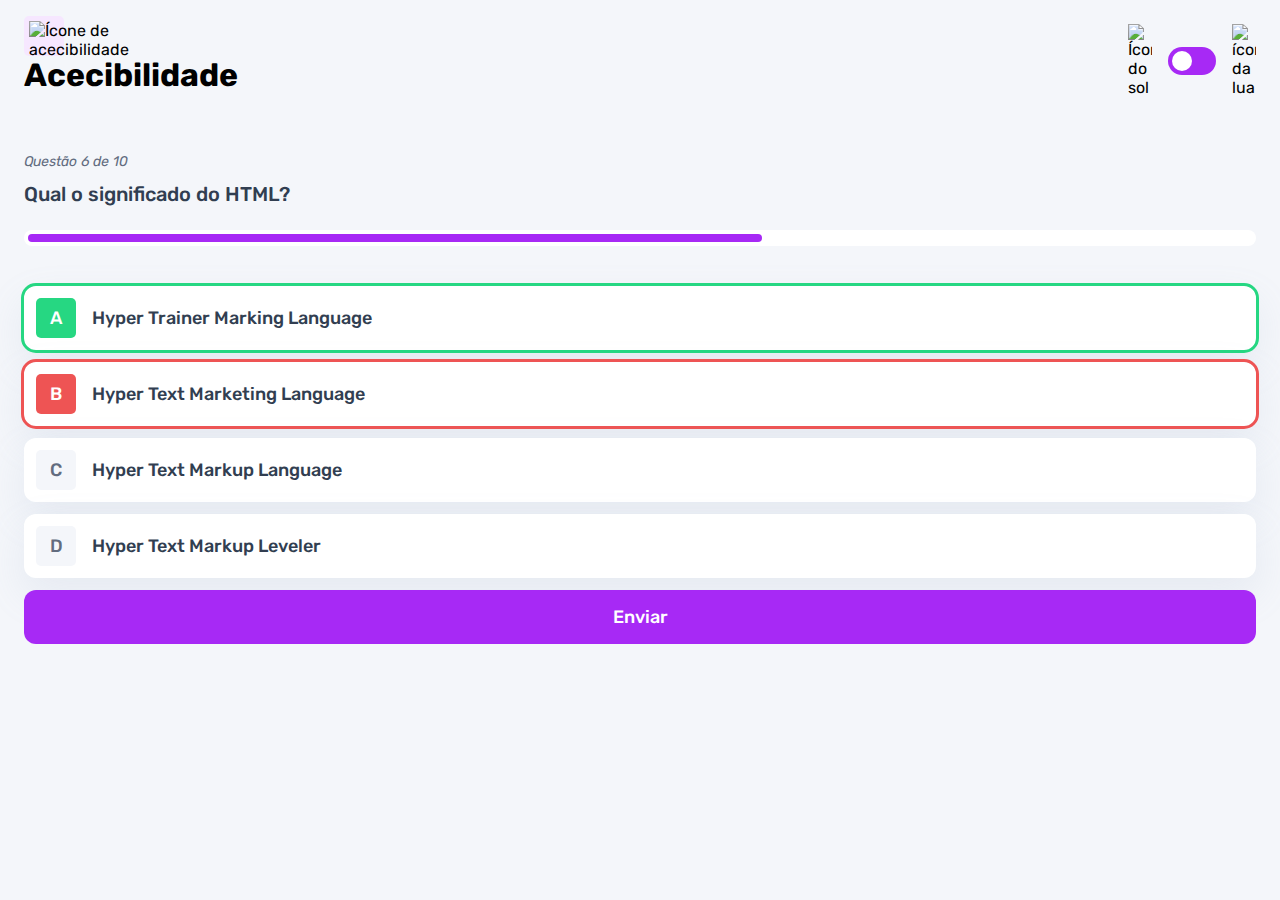
==== pages/quiz/quiz.html @ 36576e6c "Adicionado o efeito para alternativas corretas e erradas" ====
<!DOCTYPE html>
<html lang="pt-BR">
<head>
    <meta charset="UTF-8">
    <meta name="viewport" content="width=device-width, initial-scale=1.0">
    <link rel="preconnect" href="https://fonts.googleapis.com">
    <link rel="preconnect" href="https://fonts.gstatic.com" crossorigin>
    <link href="https://fonts.googleapis.com/css2?family=Rubik:ital,wght@0,300..900;1,300..900&display=swap" rel="stylesheet">
    <link rel="stylesheet" href="quiz.css">
    <title>Quiz App</title>
</head>
<body>
    <header>
        <div class="assuntos">
            <div class="assunto_icone">
                <img src="../../assets/images/icon-accessibility.svg" alt="Ícone de acecibilidade">
            </div>
            <h1>Acecibilidade</h1>
        </div>

        <div class="tema">
            <img src="../../assets/images/icon-sun-dark.svg" alt="Ícone do sol">
            <button>
                <div></div>
            </button>
            <img src="../../assets/images/icon-moon-dark.svg" alt="ícone da lua">
        </div>
    </header>

    <main>
        <section class="pergunta">
            <p>Questão 6 de 10</p>

            <h2>Qual o significado do HTML?</h2>

            <div class="barra_progresso">
                <div></div>
            </div>
        </section>

        <section class="alternativas">
            <form action="">

                <label for="alternativa_a" id="correta">
                    <input type="radio" id="alternativa_a" name="alternativa">

                    <div>
                        <span>A</span>
                        Hyper Trainer Marking Language
                    </div>
                </label>

                <label for="alternativa_b" id="errada">
                    <input type="radio" id="alternativa_b" name="alternativa">

                    <div>
                        <span>B</span>
                        Hyper Text Marketing Language
                    </div>
                </label>
                
                <label for="alternativa_c">
                    <input type="radio" id="alternativa_c" name="alternativa">
                    <div>
                        <span>C</span>
                        Hyper Text Markup Language
                    </div>
                </label>

                <label for="alternativa_d">
                    <input type="radio" id="alternativa_d" name="alternativa">
                    <div>
                       <span>D</span>
                         Hyper Text Markup Leveler
                     </div>
                </label>
            </form>

            <button>Enviar</button>
        </section>
    </main>

</body>
</html>
---- pages/quiz/quiz.css ----
*{
    margin: 0;
    padding: 0;
    box-sizing: border-box;
    font-family: "Rubik", sans-serif;
    -webkit-font-smoothing: antialiased;
}

:root{
    --bg-color:#f4f6fa;
    --purple:#a729f5;
    --primary-text-color:#313e51;
    --secundary-text-color:#626c7f;
    --button-bg:#fff;
    --shadow:0px 16px 40px 0px rgba(143, 160, 193, 0.14);
    --bg-html:#fff1e9;
    --bg-css:#e0fdef;
    --bg-javascript:#ebf0ff;
    --bg-acecibilidade:#f6e7ff;
    --white:#fff;
    --green:#26d782;
    --red:#ee5454;
    --bg-mobile: url(../../assets/images/pattern-background-mobile-light.svg);
    --bg-desktop: url(../../assets/images/pattern-background-desktop-light.svg);
}

body.escuro{
    --bg-color:#313e51;
    --bg-mobile: url(../../assets/images/pattern-background-mobile-dark.svg);
    --bg-desktop: url(../../assets/images/pattern-background-desktop-dark.svg);
    --primary-text-color:#fff;
    --secundary-text-color:#abc1e1;
    --button-bg:#3b4d66;
    --shadow:0px 16px 40px 0px rgba(49, 62, 81, 0.14);
}

body{
    height: 100vh;
    background: var(--bg-mobile) var(--bg-color);
    background-repeat: no-repeat;
    background-size: cover;
}

header{
    display: flex;
    justify-content: space-between;
    padding: 16px 24px;
}

.assunto{
    display: flex;
    align-items: center;
    gap: 16px;
}

.assunto_icone{
    background: var(--bg-acecibilidade);
    width: 40px;
    height: 40px;
    padding: 5px;
    border-radius: 5px;
}

.assunto_icone img{
    width: 100%;
}

.assunto h1{
    font-size: 18px;
    font-weight: 500;
    color: var(--primary-text-color);
}

.tema{
    padding: 8px 0;
    display: flex;
    align-items: center;
    gap: 8px;
}

.tema img{
    width: 16px;
}

.tema button{
    height: 20px;
    width: 32px;
    background: var(--purple);
    border: 0px;
    border-radius: 999px;
    padding: 4px;
}

.tema button div{
    background: var(--white);
    width: 12px;
    height: 12px;
    border-radius: 999px;
}

main{
    padding: 32px 24px;
}

.pergunta {
    margin-bottom: 40px;
}

.pergunta p{
    font-style: italic;
    font-size: 14px;
    color: var(--secundary-text-color);
    margin-bottom: 12px;
}

.pergunta h2{
    font-size: 20px;
    font-weight: 500;
    color: var(--primary-text-color);
    line-height: 24px;
    margin-bottom: 24px;
}

.barra_progresso{
    background: var(--button-bg);
    height: 16px;
    padding: 4px;
    border-radius: 999px;
}

.barra_progresso div{
    height: 100%;
    width: 60%;
    background: var(--purple);
    border-radius: 999px;
}



.alternativas form{
    display: flex;
    flex-direction: column;
    gap: 12px;
    font-size: 18px;
    margin-bottom: 12px;
}

.alternativas label{
    display: block;
    background: var(--button-bg);
    padding: 12px;
    font-size: 18px;
    font-weight: 500;
    border-radius: 12px;
    box-shadow: var(--shadow);
    color: var(--primary-text-color);
}

.alternativas label:has(input:checked) {
    outline: 2px solid var(--purple);

    & span{
        background: var(--purple);
        color: var(--white);
    }
}

.alternativas label#correta{
    outline: 3px solid var(--green);

    & span{
        background: var(--green);
        color: var(--white);
    }
}

.alternativas label#errada {
    outline: 3px solid var(--red);

    & span{
        background: var(--red);
        color: white;
    }
}

.alternativas input{
    display: none;
} 

.alternativas div{
    display: flex;
    align-items: center;
    gap: 16px;
}

.alternativas div span{
    display: block;
    width: 40px;
    height: 40px;
    background: var(--bg-color);
    border-radius: 5px;

    display: flex;
    align-items: center;
    justify-content: center;
    align-items: center;
    justify-content: center;
    color: var(--secundary-text-color);
    flex-shrink: 0;
}

.alternativas button{
    padding: 16px;
    border-radius: 12px;
    border: none;
    background: var(--purple);
    color: var(--white);
    width: 100%;

    font-size: 18px;
    font-weight: 500;
}


@media(min-width: 1100px){
    .tema{
        gap: 16px; 
     }
 
     .tema img{
         width: 24px;
     }
 
     .tema button{
         width: 48px;
         height: 28px;
     }
 
     .tema button div{
         width: 20px;
         height: 20px;
     }
 
}
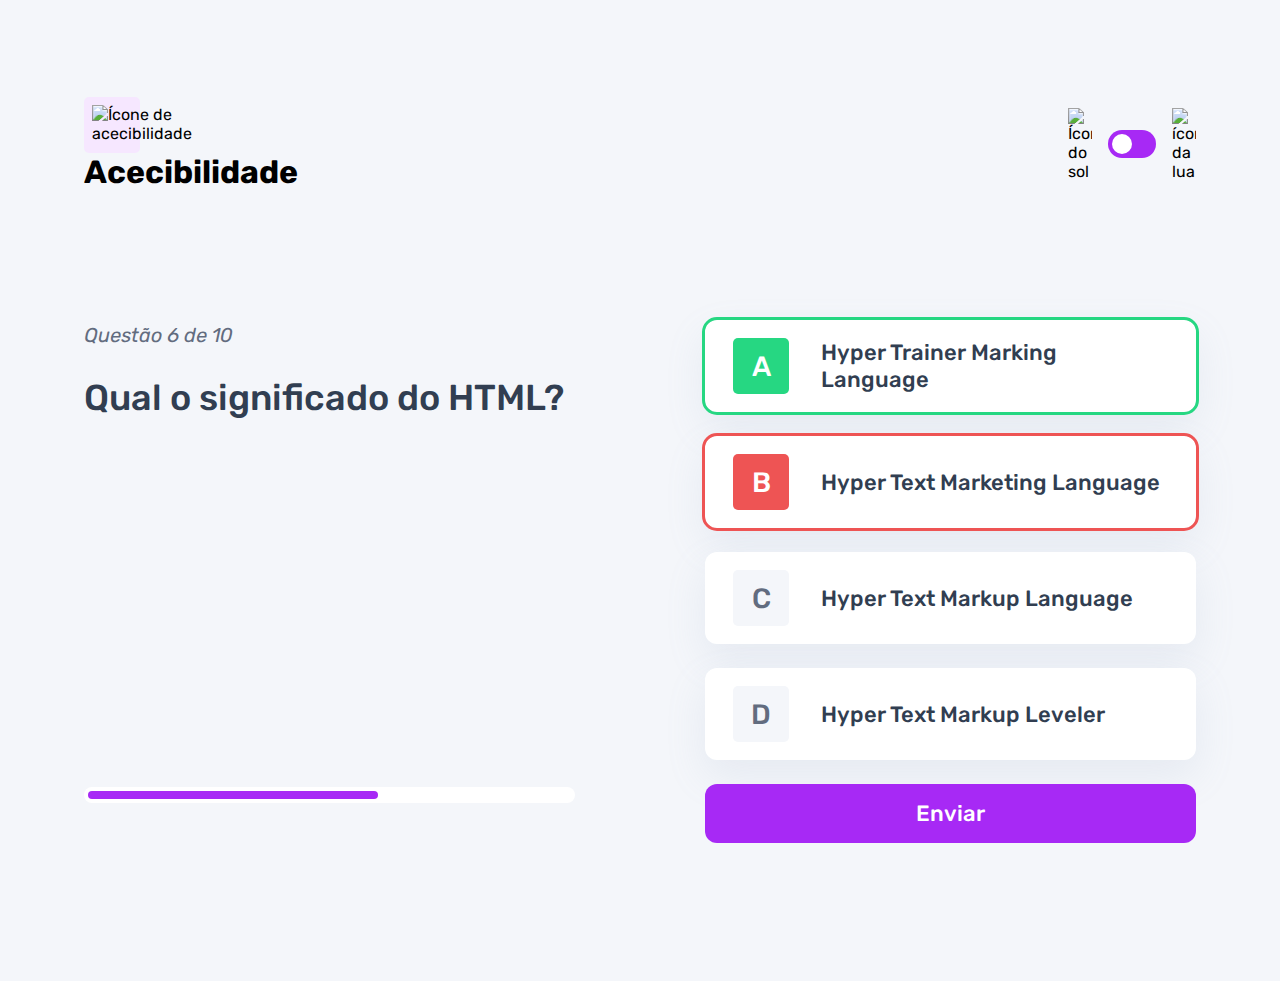
==== commit 9ff57da6: "Adicionada a responsividade para o desktop" ====
--- a/pages/quiz/quiz.html
+++ b/pages/quiz/quiz.html
@@ -29,9 +29,12 @@
 
     <main>
         <section class="pergunta">
-            <p>Questão 6 de 10</p>
 
-            <h2>Qual o significado do HTML?</h2>
+            <div>
+                <p>Questão 6 de 10</p>
+
+                <h2>Qual o significado do HTML?</h2>
+            </div>
 
             <div class="barra_progresso">
                 <div></div>
--- a/pages/quiz/quiz.css
+++ b/pages/quiz/quiz.css
@@ -223,6 +223,23 @@
 
 
 @media(min-width: 1100px){
+
+    header{
+        margin-block: 81px;
+        max-width: 1160px;
+        margin-inline: auto;
+    }
+    
+    .assunto_icone{
+        width: 56px;
+        height: 56px;
+        padding: 8px;
+    }
+
+    .assunto h1{
+        font-size: 28px;
+    }
+
     .tema{
         gap: 16px; 
      }
@@ -240,5 +257,56 @@
          width: 20px;
          height: 20px;
      }
- 
+
+     main{
+        max-width: 1160px;
+        margin-inline: auto;
+        display: flex;
+        gap: 130px;
+     }
+
+     section{
+        width: 100%;
+     }
+
+     .pergunta{
+        display: flex;
+        flex-direction: column;
+        justify-content: space-between;
+     }
+
+     .pergunta p{
+        font-size: 20px;
+        line-height: 30px;
+        margin-bottom: 27px;
+     }
+
+     .pergunta h2{
+        font-size: 36px;
+        line-height: 42px;
+     }
+
+     .alternativas form{
+        gap: 24px;
+        margin-bottom: 24px;
+     }
+
+     .alternativas label{
+        font-size: 22px;
+        padding: 18px 28px;
+     }
+
+     .alternativas div{
+        gap: 32px;
+     }
+
+     .alternativas div span{
+        width: 56px;
+        height: 56px;
+        font-size: 28px;
+     }
+
+     .alternativas button{
+        font-size: 22px; 
+     }
 }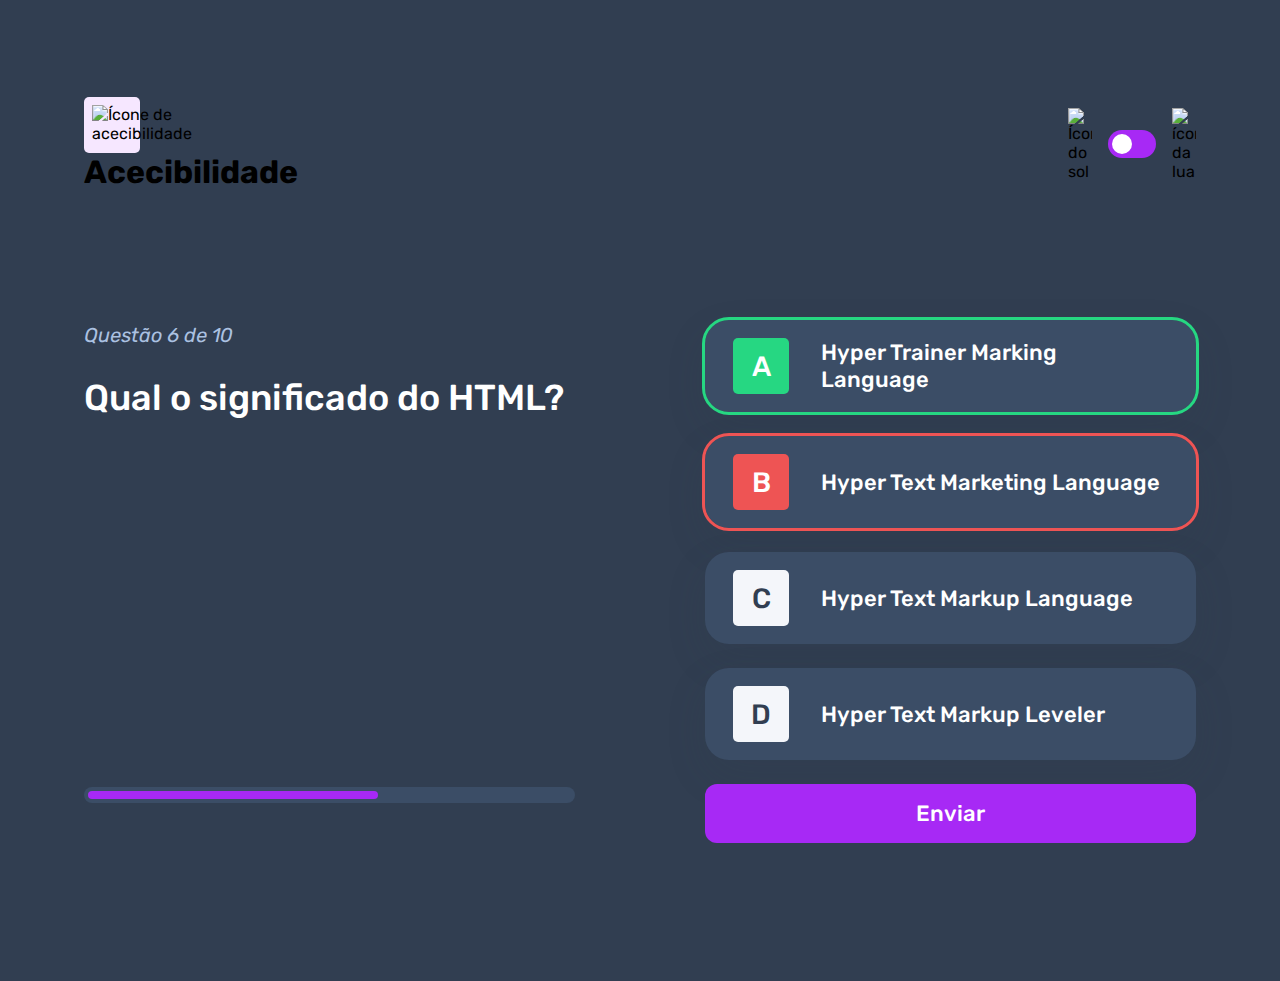
==== commit 91394a23: "Ajuste das cores do tema dark" ====
--- a/pages/quiz/quiz.html
+++ b/pages/quiz/quiz.html
@@ -9,7 +9,7 @@
     <link rel="stylesheet" href="quiz.css">
     <title>Quiz App</title>
 </head>
-<body>
+<body class="escuro">
     <header>
         <div class="assuntos">
             <div class="assunto_icone">
--- a/pages/quiz/quiz.css
+++ b/pages/quiz/quiz.css
@@ -8,7 +8,10 @@
 
 :root{
     --bg-color:#f4f6fa;
+    --bg-span:#f4f6fa;
+    --color-span:#626c7f;
     --purple:#a729f5;
+    --purple-hover:rgba(167, 41, 245, 0.7);
     --primary-text-color:#313e51;
     --secundary-text-color:#626c7f;
     --button-bg:#fff;
@@ -26,6 +29,7 @@
 
 body.escuro{
     --bg-color:#313e51;
+    --color-span:#313e51;
     --bg-mobile: url(../../assets/images/pattern-background-mobile-dark.svg);
     --bg-desktop: url(../../assets/images/pattern-background-desktop-dark.svg);
     --primary-text-color:#fff;
@@ -154,6 +158,14 @@
     border-radius: 12px;
     box-shadow: var(--shadow);
     color: var(--primary-text-color);
+    cursor: pointer;
+}
+
+.alternativas label:hover{
+    & span{
+        background: var(--bg-acecibilidade);
+        color: var(--purple);
+    }
 }
 
 .alternativas label:has(input:checked) {
@@ -197,7 +209,7 @@
     display: block;
     width: 40px;
     height: 40px;
-    background: var(--bg-color);
+    background: var(--bg-span);
     border-radius: 5px;
 
     display: flex;
@@ -205,7 +217,7 @@
     justify-content: center;
     align-items: center;
     justify-content: center;
-    color: var(--secundary-text-color);
+    color: var(--color-span);
     flex-shrink: 0;
 }
 
@@ -219,8 +231,14 @@
 
     font-size: 18px;
     font-weight: 500;
-}
-
+    transition: background 0.3s;
+
+}
+
+.alternativas button:hover{
+    background: var(--purple-hover);
+    cursor: pointer;
+}
 
 @media(min-width: 1100px){
 
@@ -294,6 +312,7 @@
      .alternativas label{
         font-size: 22px;
         padding: 18px 28px;
+        border-radius: 24px;
      }
 
      .alternativas div{
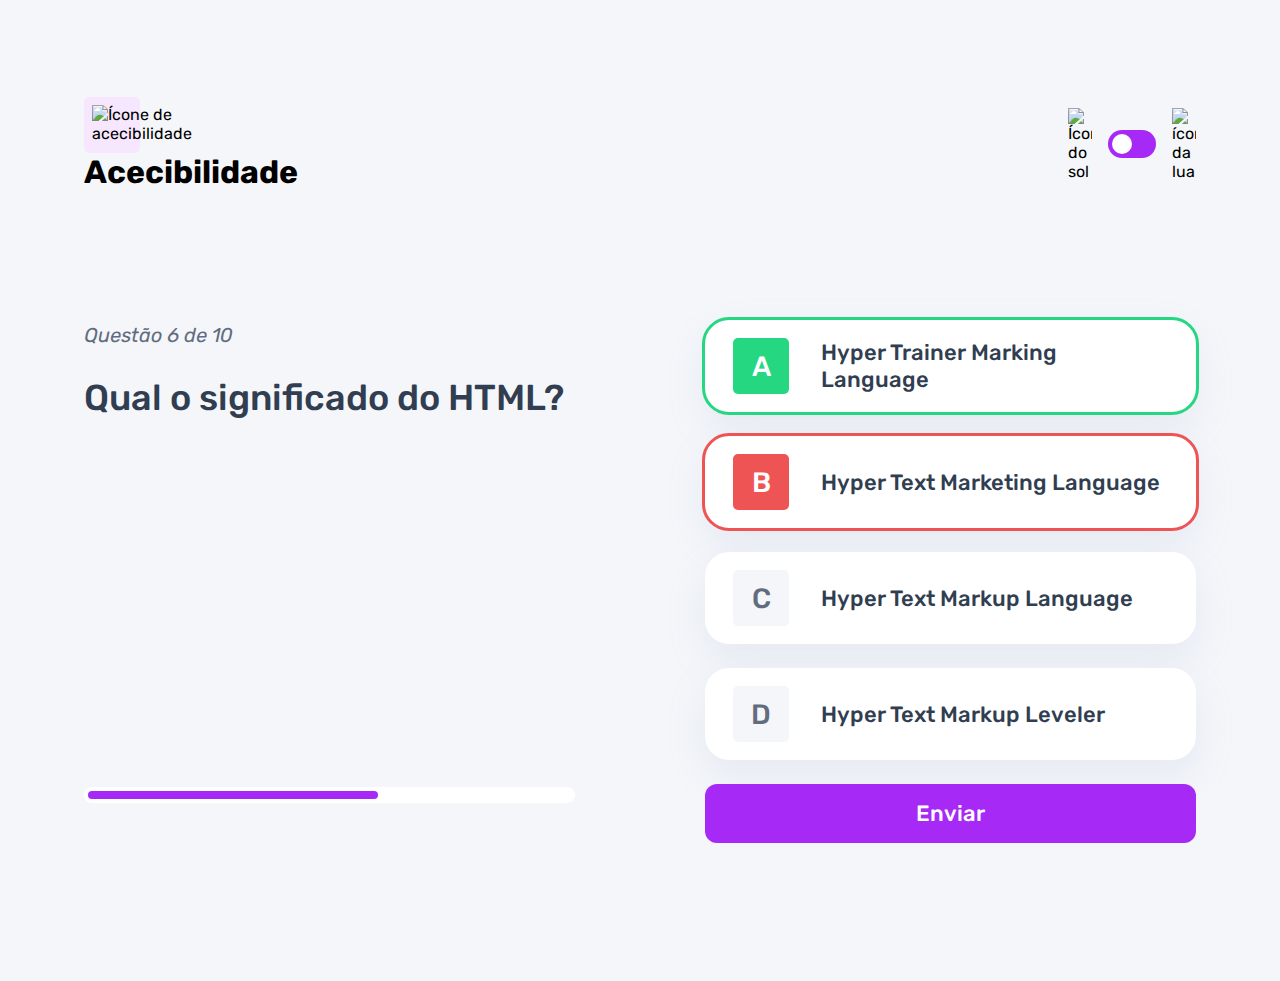
==== commit 7bd6786c: "Ajuste do fundo para o desktop no quiz.html" ====
--- a/pages/quiz/quiz.html
+++ b/pages/quiz/quiz.html
@@ -9,7 +9,7 @@
     <link rel="stylesheet" href="quiz.css">
     <title>Quiz App</title>
 </head>
-<body class="escuro">
+<body>
     <header>
         <div class="assuntos">
             <div class="assunto_icone">
--- a/pages/quiz/quiz.css
+++ b/pages/quiz/quiz.css
@@ -241,7 +241,11 @@
 }
 
 @media(min-width: 1100px){
-
+    body{
+        background: var(--bg-desktop) var(--bg-color);
+        background-size: cover;
+        background-repeat: no-repeat;
+    }
     header{
         margin-block: 81px;
         max-width: 1160px;
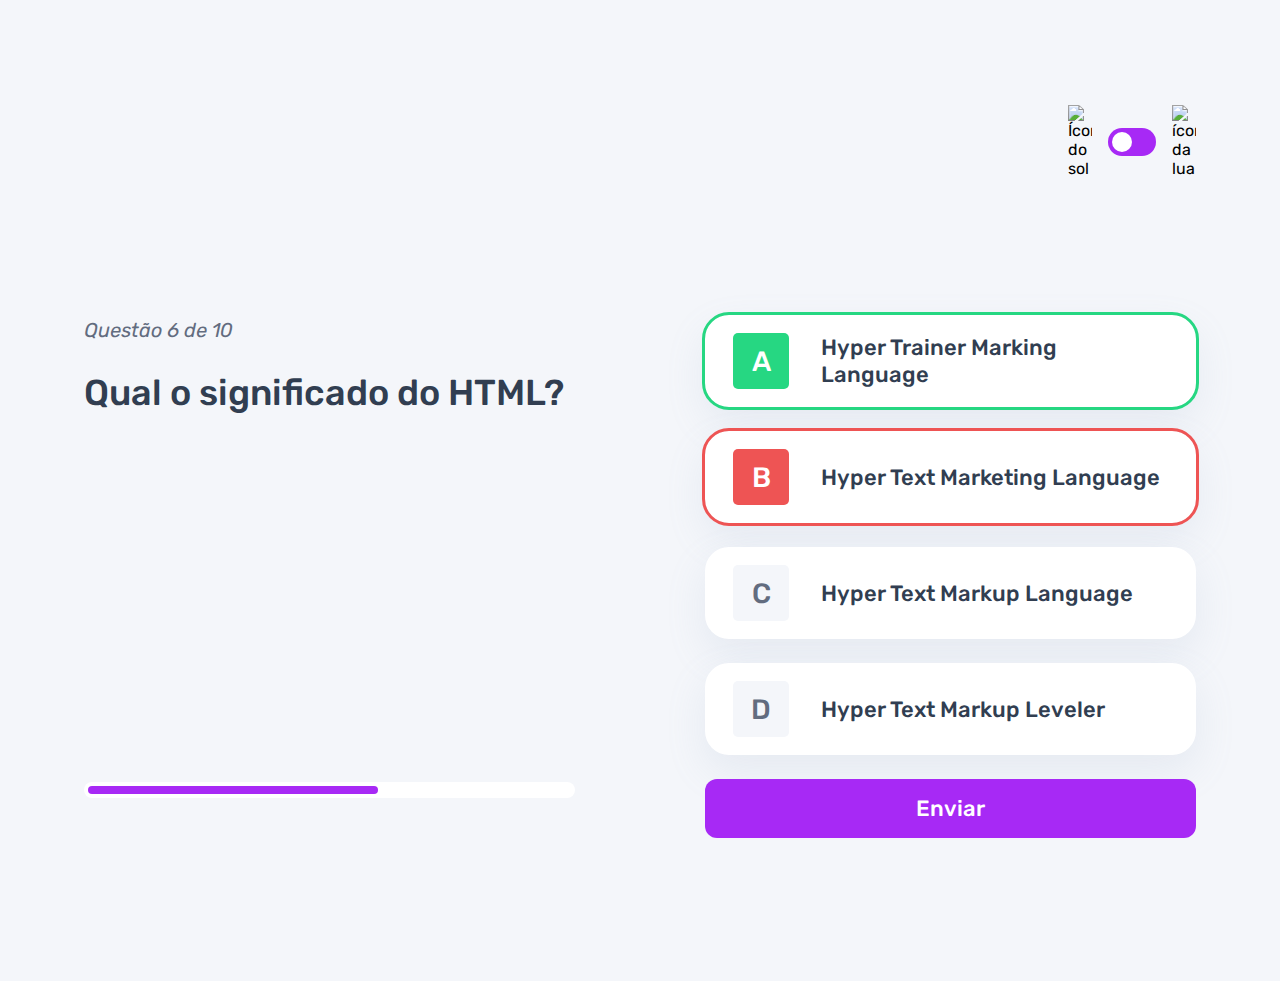
==== commit 3d70f8c3: "Alteração dinamica do assunto da página" ====
--- a/pages/quiz/quiz.html
+++ b/pages/quiz/quiz.html
@@ -7,15 +7,17 @@
     <link rel="preconnect" href="https://fonts.gstatic.com" crossorigin>
     <link href="https://fonts.googleapis.com/css2?family=Rubik:ital,wght@0,300..900;1,300..900&display=swap" rel="stylesheet">
     <link rel="stylesheet" href="quiz.css">
+    <script src="./quiz.js" type="module" defer></script>
     <title>Quiz App</title>
 </head>
 <body>
     <header>
-        <div class="assuntos">
-            <div class="assunto_icone">
-                <img src="../../assets/images/icon-accessibility.svg" alt="Ícone de acecibilidade">
+        <div class="assunto">
+            <div class="assunto_icon">
+                <img src="" alt="">
             </div>
-            <h1>Acecibilidade</h1>
+            
+            <h1></h1>
         </div>
 
         <div class="tema">
--- a/pages/quiz/quiz.css
+++ b/pages/quiz/quiz.css
@@ -57,15 +57,30 @@
     gap: 16px;
 }
 
-.assunto_icone{
-    background: var(--bg-acecibilidade);
+.assunto_icon{
     width: 40px;
     height: 40px;
     padding: 5px;
     border-radius: 5px;
 }
 
-.assunto_icone img{
+.assunto_icon.html{
+    background: var(--bg-html);
+}
+
+.assunto_icon.css{
+    background: var(--bg-css);
+}
+
+.assunto_icon.javascript{
+    background: var(--bg-javascript);
+}
+
+.assunto_icon.acecibilidade{
+    background: var(--bg-acecibilidade);
+}
+
+.assunto_icon img{
     width: 100%;
 }
 
@@ -93,6 +108,8 @@
     border: 0px;
     border-radius: 999px;
     padding: 4px;
+    display: flex;
+    cursor: pointer;
 }
 
 .tema button div{
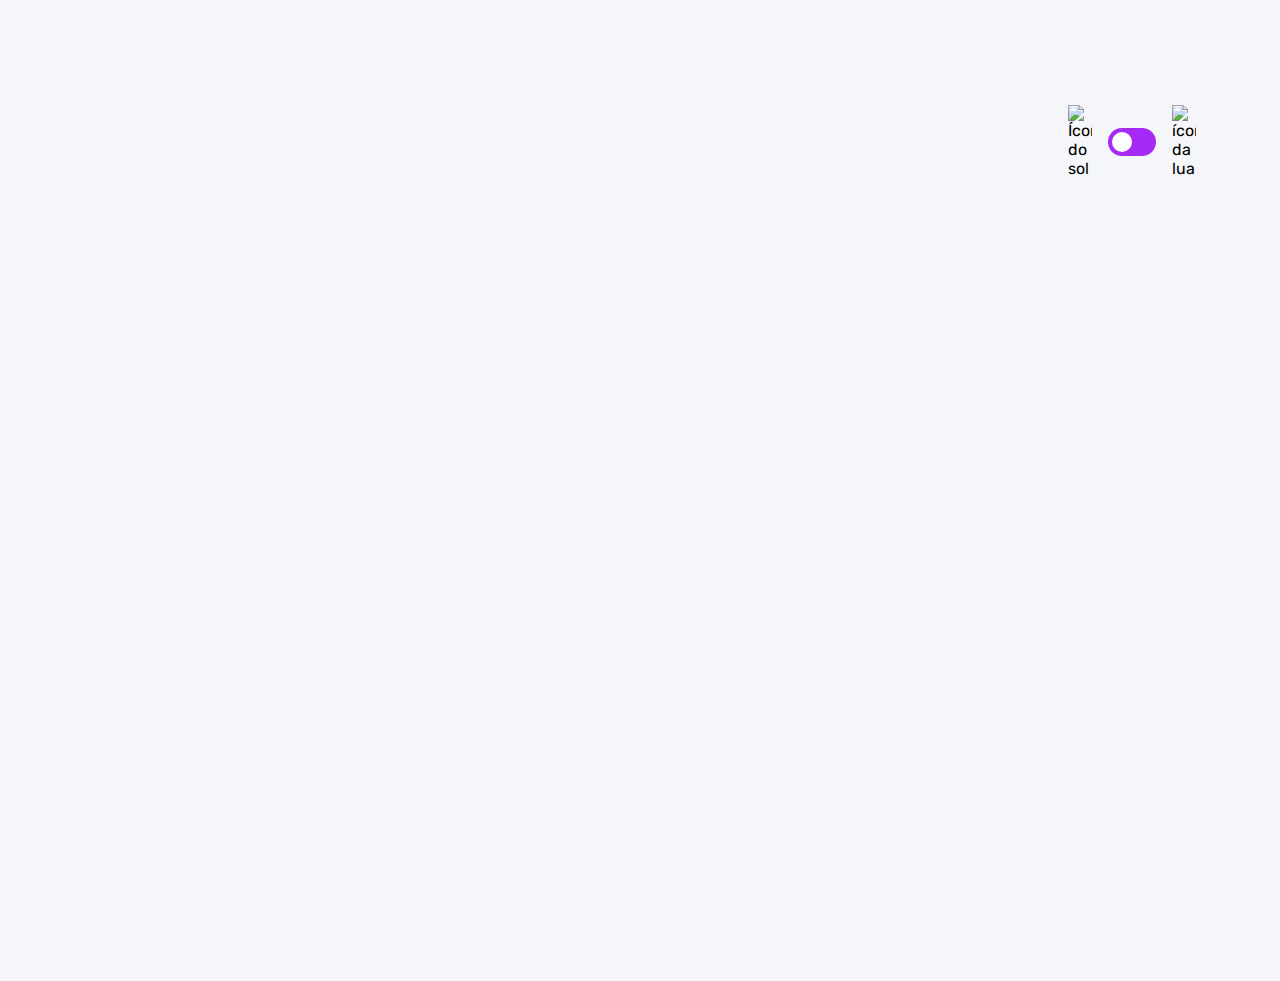
==== commit bcb3e269: "Adicionada as funçoes de buscar as perguntas e montar as perguntas do HTML" ====
--- a/pages/quiz/quiz.html
+++ b/pages/quiz/quiz.html
@@ -30,59 +30,7 @@
     </header>
 
     <main>
-        <section class="pergunta">
-
-            <div>
-                <p>Questão 6 de 10</p>
-
-                <h2>Qual o significado do HTML?</h2>
-            </div>
-
-            <div class="barra_progresso">
-                <div></div>
-            </div>
-        </section>
-
-        <section class="alternativas">
-            <form action="">
-
-                <label for="alternativa_a" id="correta">
-                    <input type="radio" id="alternativa_a" name="alternativa">
-
-                    <div>
-                        <span>A</span>
-                        Hyper Trainer Marking Language
-                    </div>
-                </label>
-
-                <label for="alternativa_b" id="errada">
-                    <input type="radio" id="alternativa_b" name="alternativa">
-
-                    <div>
-                        <span>B</span>
-                        Hyper Text Marketing Language
-                    </div>
-                </label>
-                
-                <label for="alternativa_c">
-                    <input type="radio" id="alternativa_c" name="alternativa">
-                    <div>
-                        <span>C</span>
-                        Hyper Text Markup Language
-                    </div>
-                </label>
-
-                <label for="alternativa_d">
-                    <input type="radio" id="alternativa_d" name="alternativa">
-                    <div>
-                       <span>D</span>
-                         Hyper Text Markup Leveler
-                     </div>
-                </label>
-            </form>
-
-            <button>Enviar</button>
-        </section>
+        
     </main>
 
 </body>
--- a/pages/quiz/quiz.css
+++ b/pages/quiz/quiz.css
@@ -151,7 +151,6 @@
 
 .barra_progresso div{
     height: 100%;
-    width: 60%;
     background: var(--purple);
     border-radius: 999px;
 }
